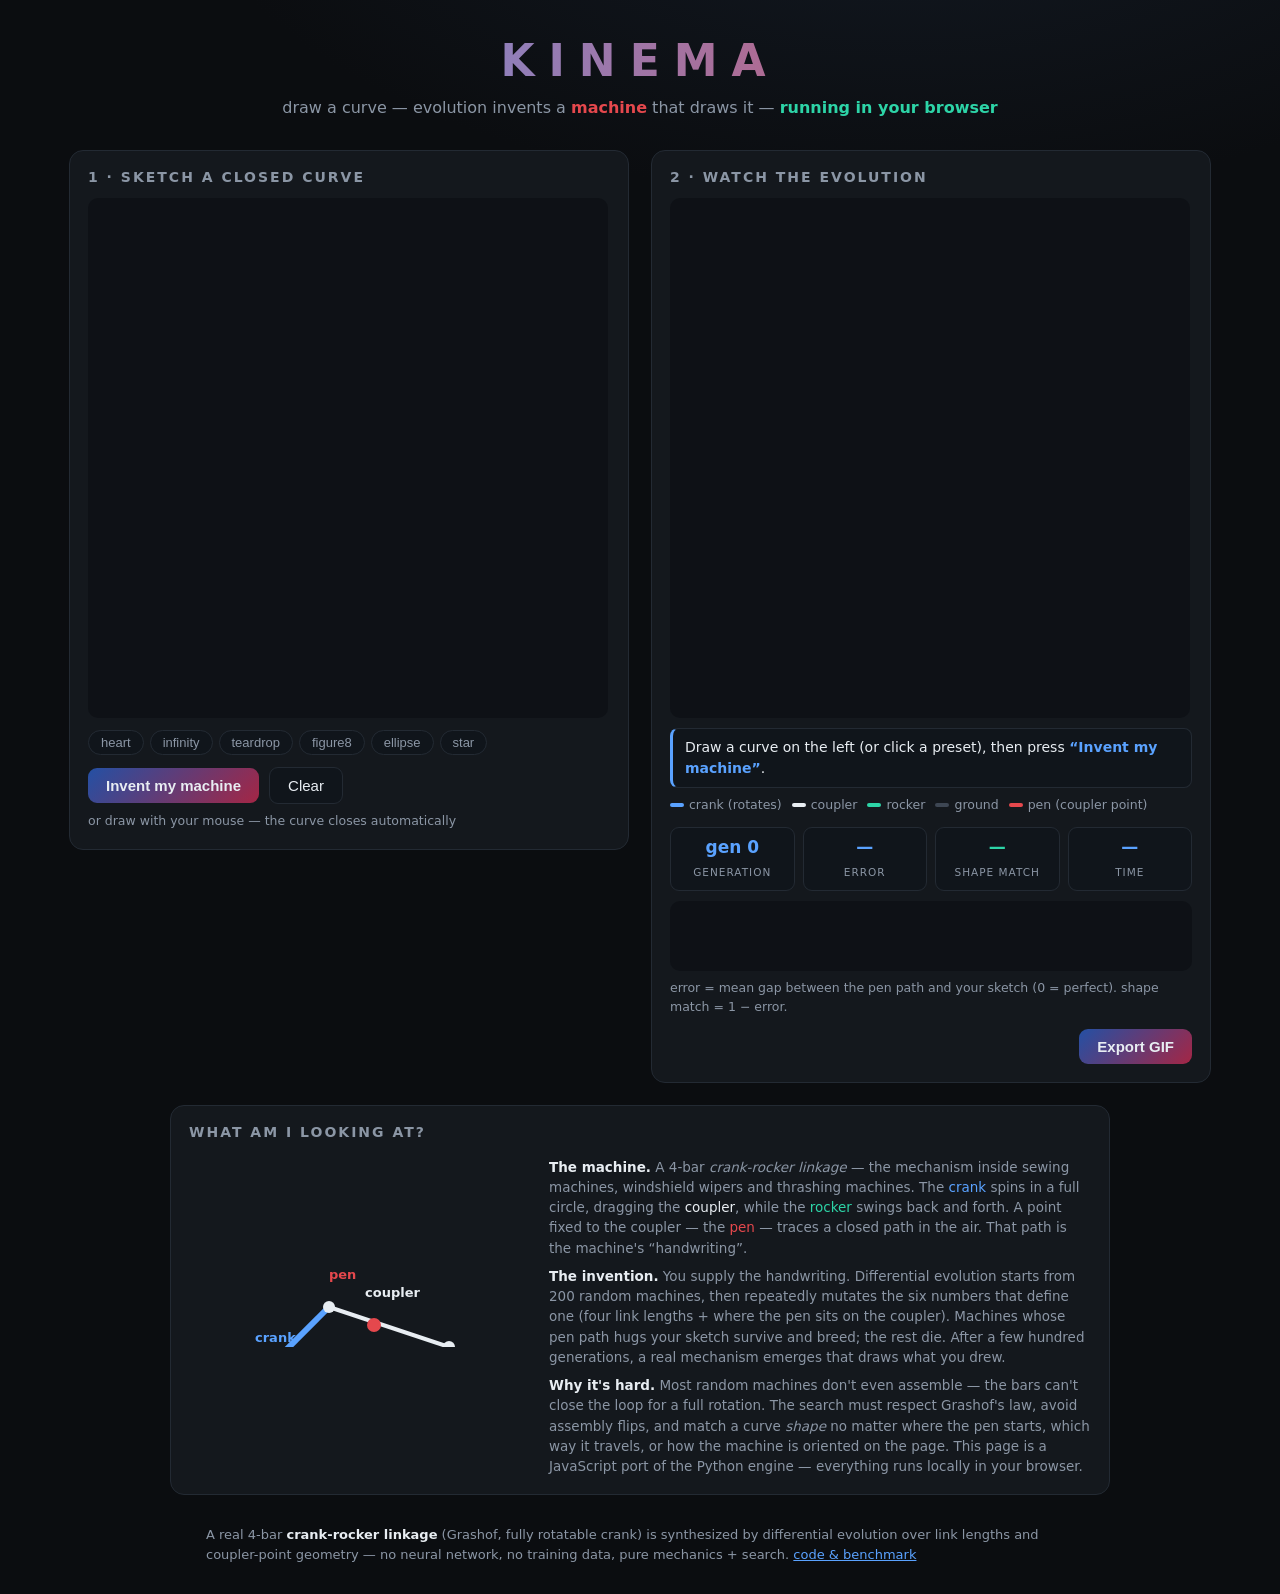
==== docs/index.html @ ea9ec11e "Standalone client-side engine (Web Worker) for GitHub Pages" ====
<!DOCTYPE html>
<html lang="en">
<head>
<meta charset="utf-8">
<meta name="viewport" content="width=device-width, initial-scale=1">
<title>KINEMA — draw a curve, evolution invents a machine that draws it</title>
<link rel="stylesheet" href="style.css">
</head>
<body>
<header>
  <h1>KINEMA</h1>
  <p class="tag">draw a curve &mdash; evolution invents a <em>machine</em> that draws it &mdash; <span class="live">running in your browser</span></p>
</header>

<main>
  <section class="panel" id="drawPanel">
    <h2>1 &middot; Sketch a closed curve</h2>
    <canvas id="draw" width="520" height="520"></canvas>
    <div class="chips" id="presets"></div>
    <div class="row">
      <button id="evolve" class="primary">Invent my machine</button>
      <button id="clear">Clear</button>
    </div>
    <p class="hint">or draw with your mouse &mdash; the curve closes automatically</p>
  </section>

  <section class="panel" id="stagePanel">
    <h2 id="stageTitle">2 &middot; Watch the evolution</h2>
    <canvas id="stage" width="520" height="520"></canvas>
    <p id="narration" class="narration">Draw a curve on the left (or click a preset), then press <strong>“Invent my machine”</strong>.</p>
    <div class="legend" id="legend" hidden>
      <span class="lg"><i style="background:#5aa2ff"></i>crank (rotates)</span>
      <span class="lg"><i style="background:#e8edf2"></i>coupler</span>
      <span class="lg"><i style="background:#2dd4a7"></i>rocker</span>
      <span class="lg"><i style="background:#3d4653"></i>ground</span>
      <span class="lg"><i style="background:#e5484d"></i>pen (coupler point)</span>
    </div>
    <div class="stats" id="stats">
      <div class="stat"><span id="gen">gen 0</span><label>generation</label></div>
      <div class="stat"><span id="loss">&mdash;</span><label>error</label></div>
      <div class="stat"><span id="match">&mdash;</span><label>shape match</label></div>
      <div class="stat"><span id="time">&mdash;</span><label>time</label></div>
    </div>
    <canvas id="spark" width="520" height="70"></canvas>
    <p class="hint">error = mean gap between the pen path and your sketch (0 = perfect). shape match = 1 &minus; error.</p>
    <div class="row" id="doneRow" hidden>
      <span id="linkInfo" class="linkinfo"></span>
      <button id="gifBtn" class="primary">Export GIF</button>
    </div>
  </section>
</main>

<section class="panel wide" id="explainer">
  <h2>What am I looking at?</h2>
  <div class="explain-grid">
    <svg viewBox="0 0 340 190" width="340" height="190" aria-label="4-bar linkage diagram">
      <defs>
        <marker id="arr" viewBox="0 0 10 10" refX="9" refY="5" markerWidth="6" markerHeight="6" orient="auto">
          <path d="M0,0 L10,5 L0,10 z" fill="#5aa2ff"/>
        </marker>
      </defs>
      <path d="M 40 200 q 20 80 110 70 q 90 -10 110 -80" fill="none" stroke="#e5484d" stroke-width="2" stroke-dasharray="4 4" opacity="0.85"/>
      <text x="215" y="262" fill="#e5484d" font-size="12">path traced by the pen</text>
      <line x1="60" y1="230" x2="140" y2="150" stroke="#5aa2ff" stroke-width="6"/>
      <line x1="140" y1="150" x2="260" y2="190" stroke="#e8edf2" stroke-width="4"/>
      <line x1="300" y1="230" x2="260" y2="190" stroke="#2dd4a7" stroke-width="4"/>
      <line x1="60" y1="230" x2="300" y2="230" stroke="#3d4653" stroke-width="7"/>
      <circle cx="60" cy="230" r="7" fill="#8b96a5"/><circle cx="300" cy="230" r="7" fill="#8b96a5"/>
      <circle cx="140" cy="150" r="6" fill="#e8edf2"/><circle cx="260" cy="190" r="6" fill="#e8edf2"/>
      <circle cx="185" cy="168" r="7" fill="#e5484d"/>
      <text x="66" y="185" fill="#5aa2ff" font-size="13" font-weight="700">crank</text>
      <text x="176" y="140" fill="#e8edf2" font-size="13" font-weight="700">coupler</text>
      <text x="288" y="205" fill="#2dd4a7" font-size="13" font-weight="700">rocker</text>
      <text x="150" y="258" fill="#8b96a5" font-size="13">ground frame</text>
      <text x="140" y="122" fill="#e5484d" font-size="13" font-weight="700">pen</text>
      <path d="M 60 218 a 14 14 0 1 1 6 24" fill="none" stroke="#5aa2ff" stroke-width="1.6" marker-end="url(#arr)" opacity="0.9"/>
    </svg>
    <div class="explain-text">
      <p><strong>The machine.</strong> A 4-bar <em>crank-rocker linkage</em> — the mechanism inside
      sewing machines, windshield wipers and thrashing machines. The <span style="color:#5aa2ff">crank</span>
      spins in a full circle, dragging the <span style="color:#e8edf2">coupler</span>, while the
      <span style="color:#2dd4a7">rocker</span> swings back and forth. A point fixed to the coupler —
      the <span style="color:#e5484d">pen</span> — traces a closed path in the air. That path is
      the machine's “handwriting”.</p>
      <p><strong>The invention.</strong> You supply the handwriting. Differential evolution starts from
      200 random machines, then repeatedly mutates the six numbers that define one (four link lengths +
      where the pen sits on the coupler). Machines whose pen path hugs your sketch survive and breed;
      the rest die. After a few hundred generations, a real mechanism emerges that draws what you drew.</p>
      <p><strong>Why it's hard.</strong> Most random machines don't even assemble — the bars can't close
      the loop for a full rotation. The search must respect Grashof's law, avoid assembly flips, and
      match a curve <em>shape</em> no matter where the pen starts, which way it travels, or how the
      machine is oriented on the page. This page is a JavaScript port of the Python engine —
      everything runs locally in your browser.</p>
    </div>
  </div>
</section>

<footer>
  <p>A real 4-bar <strong>crank-rocker linkage</strong> (Grashof, fully rotatable crank) is synthesized by
  differential evolution over link lengths and coupler-point geometry &mdash; no neural network, no training data,
  pure mechanics + search. <a href="https://github.com/snehalvartak/kinema" style="color:#5aa2ff">code &amp; benchmark</a></p>
</footer>

<script src="gif.min.js"></script>
<script src="app.js"></script>
</body>
</html>
---- docs/style.css ----
:root {
  --bg: #0b0d10;
  --panel: #14181d;
  --edge: #232a33;
  --ink: #e8edf2;
  --dim: #8b96a5;
  --red: #e5484d;
  --blue: #5aa2ff;
  --green: #2dd4a7;
}
* { box-sizing: border-box; margin: 0; padding: 0; }
body {
  background: radial-gradient(1200px 600px at 70% -10%, #131a24 0%, var(--bg) 60%);
  color: var(--ink);
  font: 15px/1.5 "Segoe UI", system-ui, sans-serif;
  min-height: 100vh;
}
header { text-align: center; padding: 28px 16px 8px; }
h1 {
  font-size: 44px; letter-spacing: 14px; font-weight: 800;
  background: linear-gradient(90deg, var(--blue), var(--red));
  -webkit-background-clip: text; background-clip: text; color: transparent;
}
.tag { color: var(--dim); font-size: 16px; margin-top: 2px; }
.tag em { color: var(--red); font-style: normal; font-weight: 600; }

main {
  display: flex; gap: 22px; justify-content: center; align-items: flex-start;
  padding: 22px 16px; flex-wrap: wrap;
}
.panel {
  background: var(--panel); border: 1px solid var(--edge); border-radius: 14px;
  padding: 16px 18px 18px; width: 560px;
}
.panel h2 { font-size: 14px; color: var(--dim); text-transform: uppercase; letter-spacing: 2px; margin-bottom: 10px; }
canvas { display: block; border-radius: 10px; background: #0e1116; touch-action: none; cursor: crosshair; }
#stage { cursor: default; }

.chips { display: flex; flex-wrap: wrap; gap: 6px; margin: 12px 0 10px; }
.chip {
  border: 1px solid var(--edge); background: #10151b; color: var(--dim);
  padding: 4px 12px; border-radius: 999px; cursor: pointer; font-size: 13px;
}
.chip:hover { color: var(--ink); border-color: var(--blue); }

.row { display: flex; gap: 10px; margin-top: 12px; align-items: center; }
button {
  border: 1px solid var(--edge); background: #10151b; color: var(--ink);
  padding: 9px 18px; border-radius: 9px; cursor: pointer; font-size: 15px;
}
button:hover { border-color: var(--blue); }
button.primary {
  background: linear-gradient(135deg, #2450a4, #a42645);
  border: none; font-weight: 700;
}
button.primary:hover { filter: brightness(1.15); }
button:disabled { opacity: 0.45; cursor: default; }
.hint { color: var(--dim); font-size: 12.5px; margin-top: 8px; }

.stats { display: flex; gap: 8px; margin-top: 12px; }
.stat {
  flex: 1; background: #10151b; border: 1px solid var(--edge); border-radius: 9px;
  padding: 7px 10px; text-align: center;
}
.stat span { font-size: 17px; font-weight: 700; color: var(--blue); display: block; font-variant-numeric: tabular-nums; }
.stat label { font-size: 10.5px; color: var(--dim); text-transform: uppercase; letter-spacing: 1px; }
#match { color: var(--green); }
#spark { margin-top: 10px; width: 100%; }
.linkinfo { color: var(--dim); font-size: 13px; flex: 1; }

.narration {
  margin-top: 10px; font-size: 14px; color: var(--ink);
  background: #10151b; border: 1px solid var(--edge); border-left: 3px solid var(--blue);
  border-radius: 8px; padding: 8px 12px; min-height: 40px;
}
.narration strong { color: var(--blue); }
.legend { display: flex; flex-wrap: wrap; gap: 10px; margin-top: 8px; font-size: 12.5px; color: var(--dim); }
.lg { display: inline-flex; align-items: center; gap: 5px; }
.lg i { width: 14px; height: 4px; border-radius: 2px; display: inline-block; }

.explain-grid { display: flex; gap: 20px; flex-wrap: wrap; align-items: flex-start; }
.explain-text { flex: 1; min-width: 260px; font-size: 13.5px; color: var(--dim); display: grid; gap: 8px; }
.explain-text strong { color: var(--ink); }
.panel.wide { width: 940px; max-width: 96vw; margin: 0 auto 30px; }
.panel.wide h2 { margin-bottom: 14px; }

footer { max-width: 900px; margin: 8px auto 30px; padding: 0 16px; color: var(--dim); font-size: 13px; }
footer strong { color: var(--ink); }

.tag .live { color: var(--green); font-weight: 600; }
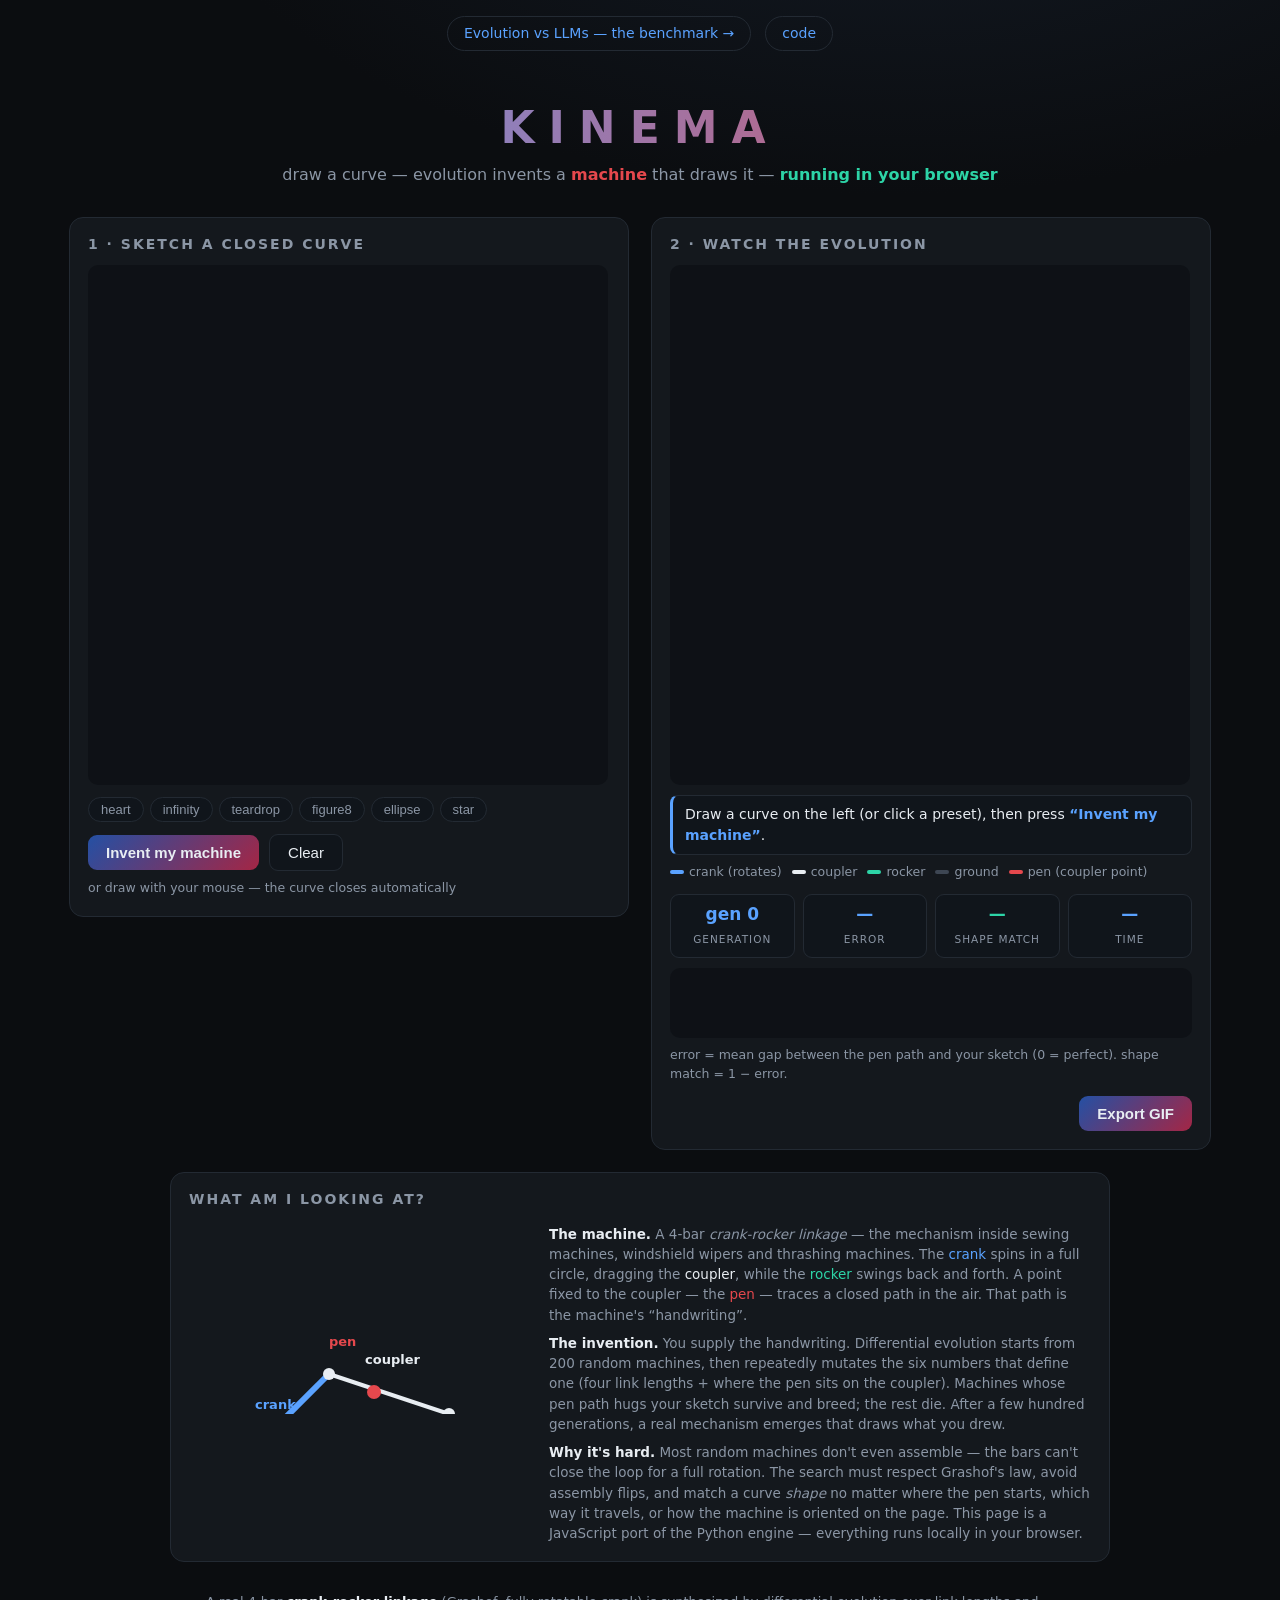
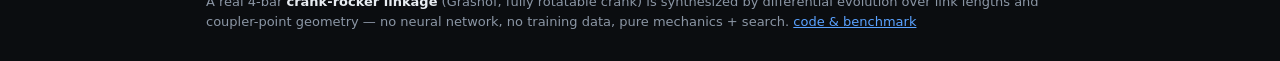
==== commit 915ce001: "Benchmark evidence page on GitHub Pages (leaderboard, versus GIFs, arms)" ====
--- a/docs/index.html
+++ b/docs/index.html
@@ -7,6 +7,10 @@
 <link rel="stylesheet" href="style.css">
 </head>
 <body>
+<div class="topbar">
+  <a href="benchmark.html">Evolution vs LLMs — the benchmark →</a>
+  <a href="https://github.com/snehalvartak/kinema">code</a>
+</div>
 <header>
   <h1>KINEMA</h1>
   <p class="tag">draw a curve &mdash; evolution invents a <em>machine</em> that draws it &mdash; <span class="live">running in your browser</span></p>
--- a/docs/style.css
+++ b/docs/style.css
@@ -88,3 +88,7 @@
 footer strong { color: var(--ink); }
 
 .tag .live { color: var(--green); font-weight: 600; }
+
+.topbar { display: flex; gap: 14px; justify-content: center; padding: 16px; }
+.topbar a { color: var(--blue); text-decoration: none; border: 1px solid var(--edge); padding: 6px 16px; border-radius: 999px; font-size: 14px; }
+.topbar a:hover { border-color: var(--blue); }
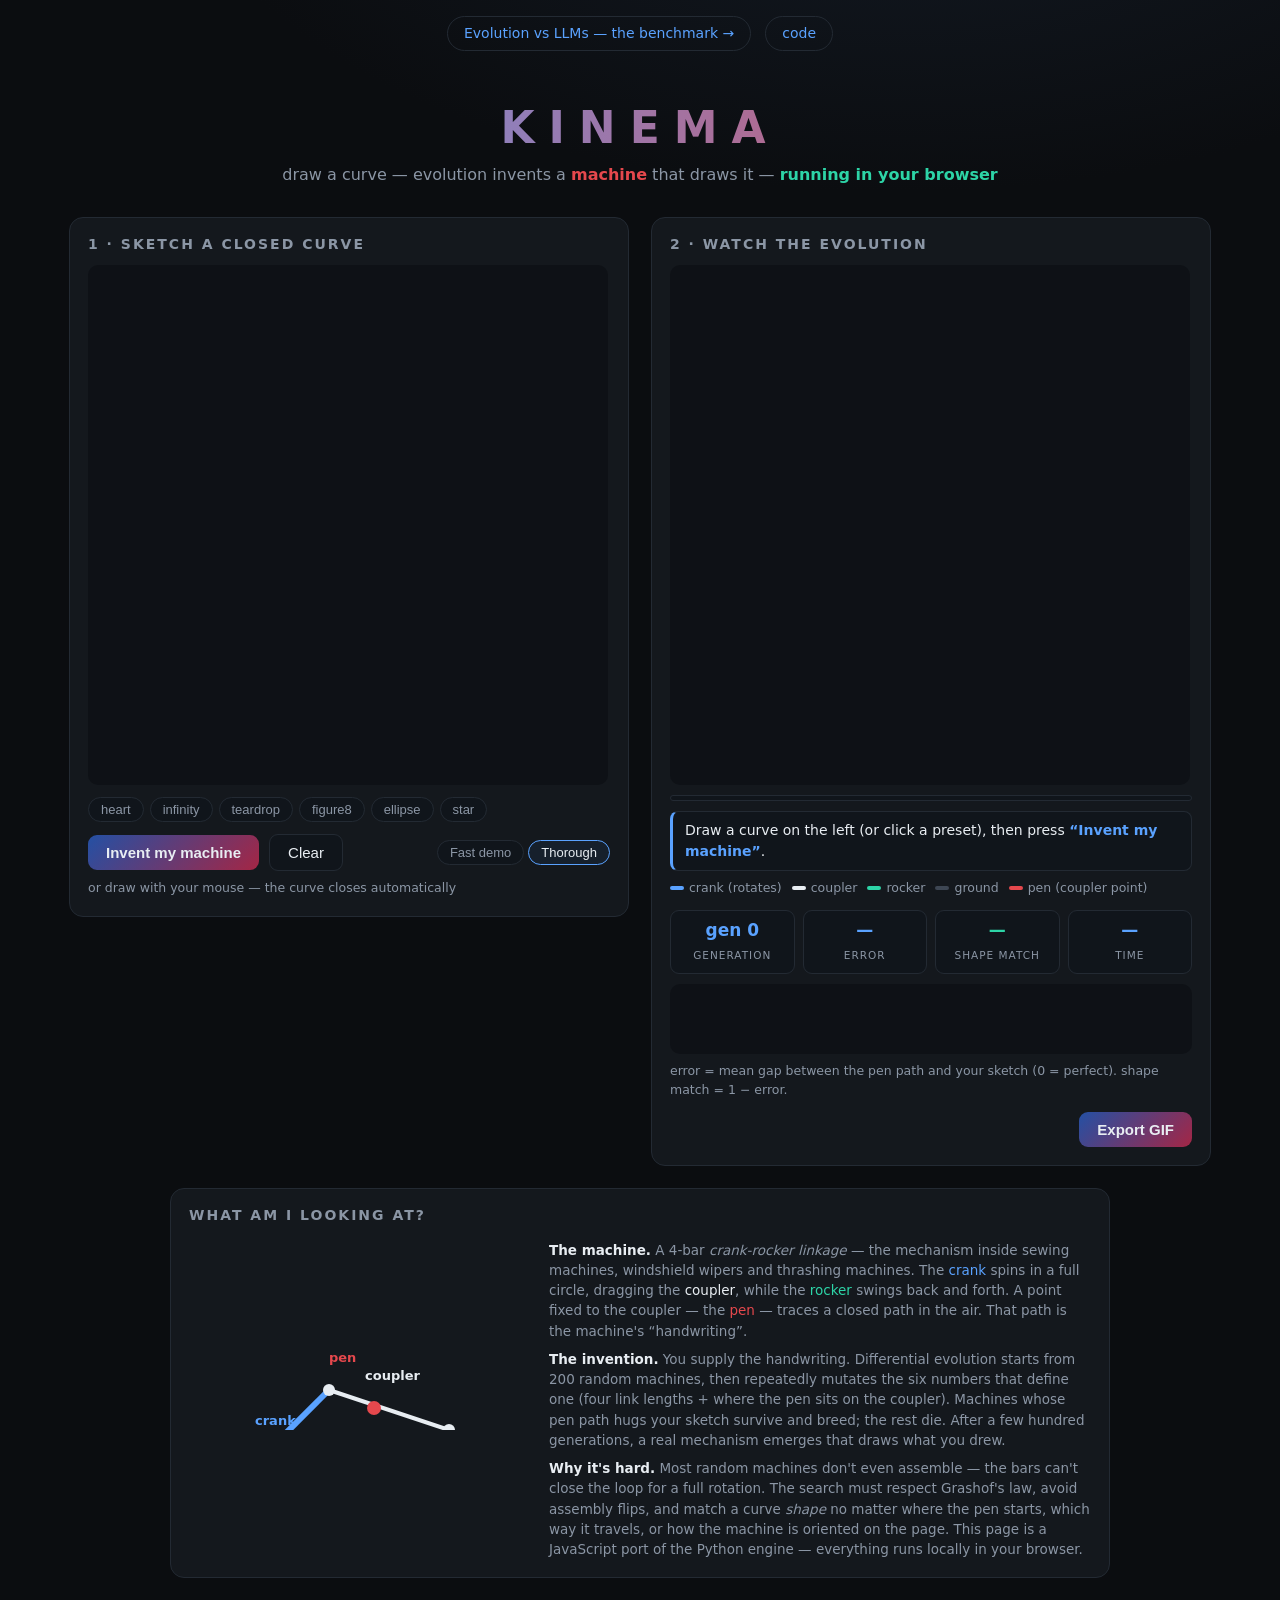
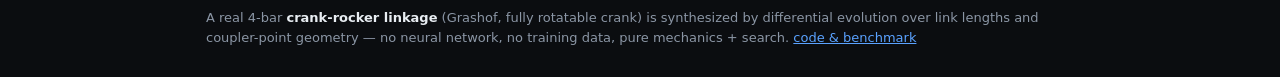
==== commit 3c2eca6a: "UX: speed control (fast/thorough), progress bar, warm-start instead of silent replay - presets now w" ====
--- a/docs/index.html
+++ b/docs/index.html
@@ -24,6 +24,10 @@
     <div class="row">
       <button id="evolve" class="primary">Invent my machine</button>
       <button id="clear">Clear</button>
+      <div class="speed" id="speedCtl">
+        <button class="chip speed-chip" data-speed="fast">Fast demo</button>
+        <button class="chip speed-chip selected" data-speed="full">Thorough</button>
+      </div>
     </div>
     <p class="hint">or draw with your mouse &mdash; the curve closes automatically</p>
   </section>
@@ -31,6 +35,7 @@
   <section class="panel" id="stagePanel">
     <h2 id="stageTitle">2 &middot; Watch the evolution</h2>
     <canvas id="stage" width="520" height="520"></canvas>
+    <div class="progress"><div id="bar"></div></div>
     <p id="narration" class="narration">Draw a curve on the left (or click a preset), then press <strong>“Invent my machine”</strong>.</p>
     <div class="legend" id="legend" hidden>
       <span class="lg"><i style="background:#5aa2ff"></i>crank (rotates)</span>
--- a/docs/style.css
+++ b/docs/style.css
@@ -92,3 +92,15 @@
 .topbar { display: flex; gap: 14px; justify-content: center; padding: 16px; }
 .topbar a { color: var(--blue); text-decoration: none; border: 1px solid var(--edge); padding: 6px 16px; border-radius: 999px; font-size: 14px; }
 .topbar a:hover { border-color: var(--blue); }
+
+.progress {
+  margin-top: 10px; height: 6px; border-radius: 3px; background: #10151b;
+  border: 1px solid var(--edge); overflow: hidden;
+}
+#bar {
+  height: 100%; width: 0%;
+  background: linear-gradient(90deg, var(--blue), var(--red));
+  transition: width 0.25s ease;
+}
+.speed { display: flex; gap: 4px; margin-left: auto; }
+.speed-chip.selected { color: var(--ink); border-color: var(--blue); background: #16202c; }
